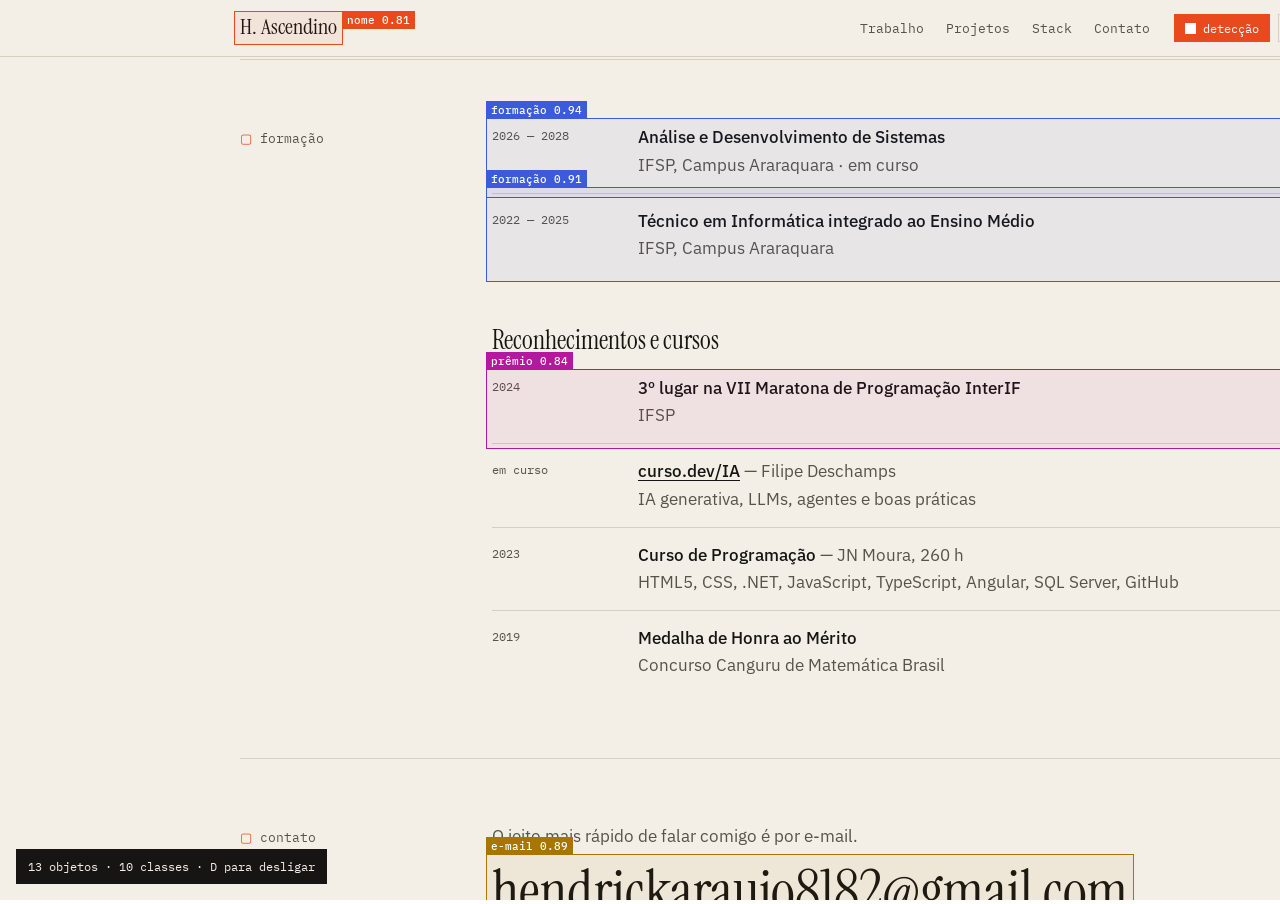
==== _test.html @ 8e67e0b3 "fix: caixa do modo detecção acompanha o cabeçalho fixo Co-Authored-By: Claude Opus 5.5 <noreply@anth" ====
<!doctype html>
<html><head><meta charset="utf-8"><style>body{margin:0}iframe{border:0}</style></head>
<body>
<iframe id="f" src="index.html" width="1600" height="900"></iframe>
<script>
  const f = document.getElementById('f');
  f.addEventListener('load', () => {
    const w = f.contentWindow, d = w.document;
    d.documentElement.style.scrollBehavior = 'auto';
    d.getElementById('detect-toggle').click();          // liga no topo
    w.scrollTo(0, d.getElementById('formacao').offsetTop - 60);  // rola até a formação
    setTimeout(() => {
      const nome = [...d.querySelectorAll('.det-layer--fixed .det')].map(x => x.textContent);
      document.title = 'fixed=' + nome.join(',') + ' scrollY=' + Math.round(w.scrollY);
    }, 1500);
  });
</script>
</body></html>
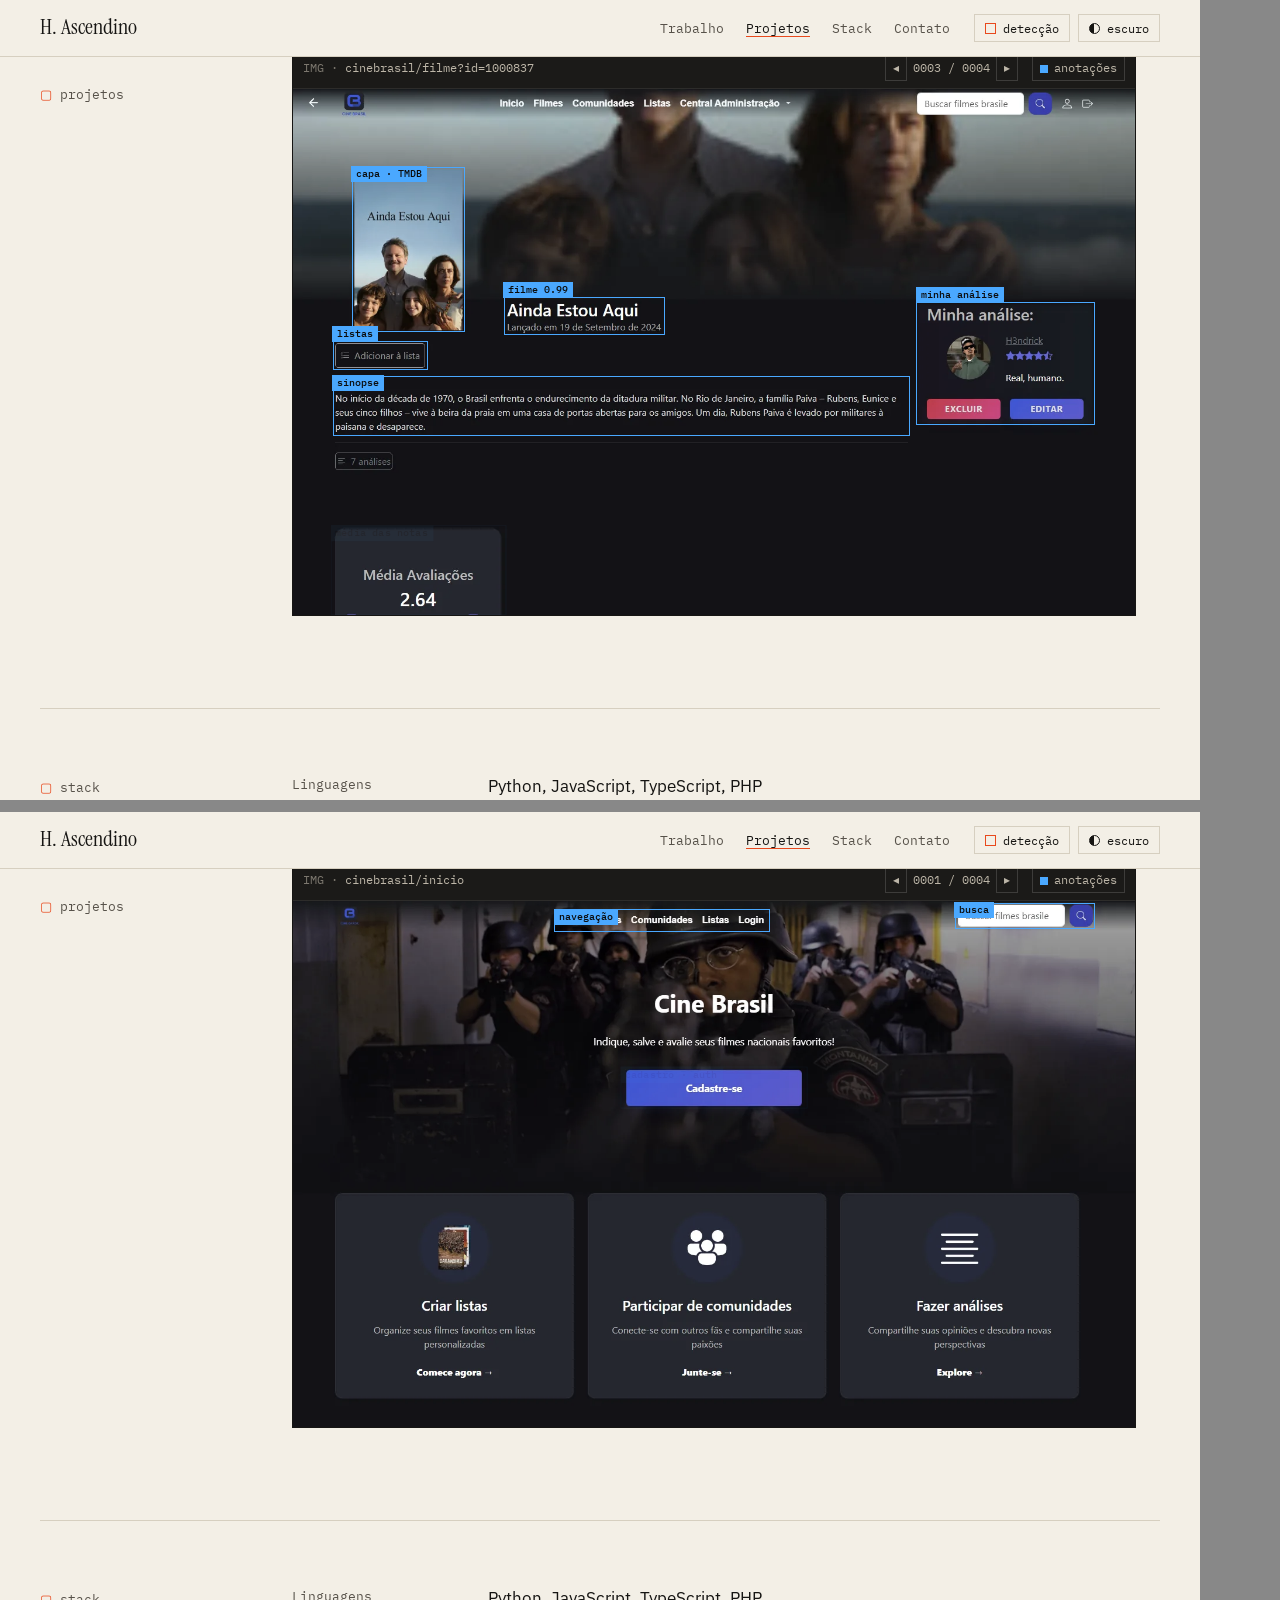
==== commit 8186745e: "feat: frames de filme e perfil no visualizador do CineBrasil Co-Authored-By: Claude Opus 5.5 <norepl" ====
--- a/_test.html
+++ b/_test.html
@@ -1,18 +1,22 @@
 <!doctype html>
-<html><head><meta charset="utf-8"><style>body{margin:0}iframe{border:0}</style></head>
+<html><head><meta charset="utf-8"><style>body{margin:0;display:grid;gap:12px;background:#888}iframe{border:0}</style></head>
 <body>
-<iframe id="f" src="index.html" width="1600" height="900"></iframe>
+<iframe id="a" src="index.html" width="1200" height="800"></iframe>
+<iframe id="b" src="index.html" width="1200" height="800"></iframe>
 <script>
-  const f = document.getElementById('f');
-  f.addEventListener('load', () => {
-    const w = f.contentWindow, d = w.document;
-    d.documentElement.style.scrollBehavior = 'auto';
-    d.getElementById('detect-toggle').click();          // liga no topo
-    w.scrollTo(0, d.getElementById('formacao').offsetTop - 60);  // rola até a formação
-    setTimeout(() => {
-      const nome = [...d.querySelectorAll('.det-layer--fixed .det')].map(x => x.textContent);
-      document.title = 'fixed=' + nome.join(',') + ' scrollY=' + Math.round(w.scrollY);
-    }, 1500);
-  });
+  const go = (id, steps) => {
+    const f = document.getElementById(id);
+    f.addEventListener('load', () => {
+      const w = f.contentWindow, d = w.document;
+      d.documentElement.style.scrollBehavior = 'auto';
+      d.querySelectorAll('.block').forEach(b => b.classList.add('seen'));
+      const s = d.querySelector('.shot');
+      w.scrollTo(0, s.getBoundingClientRect().top + w.scrollY - 60);
+      setTimeout(() => {
+        for (let i = 0; i < steps; i++) d.querySelector('.shot__btn[data-step="1"]').click();
+      }, 400);
+    });
+  };
+  go('a', 2); go('b', 3);
 </script>
 </body></html>
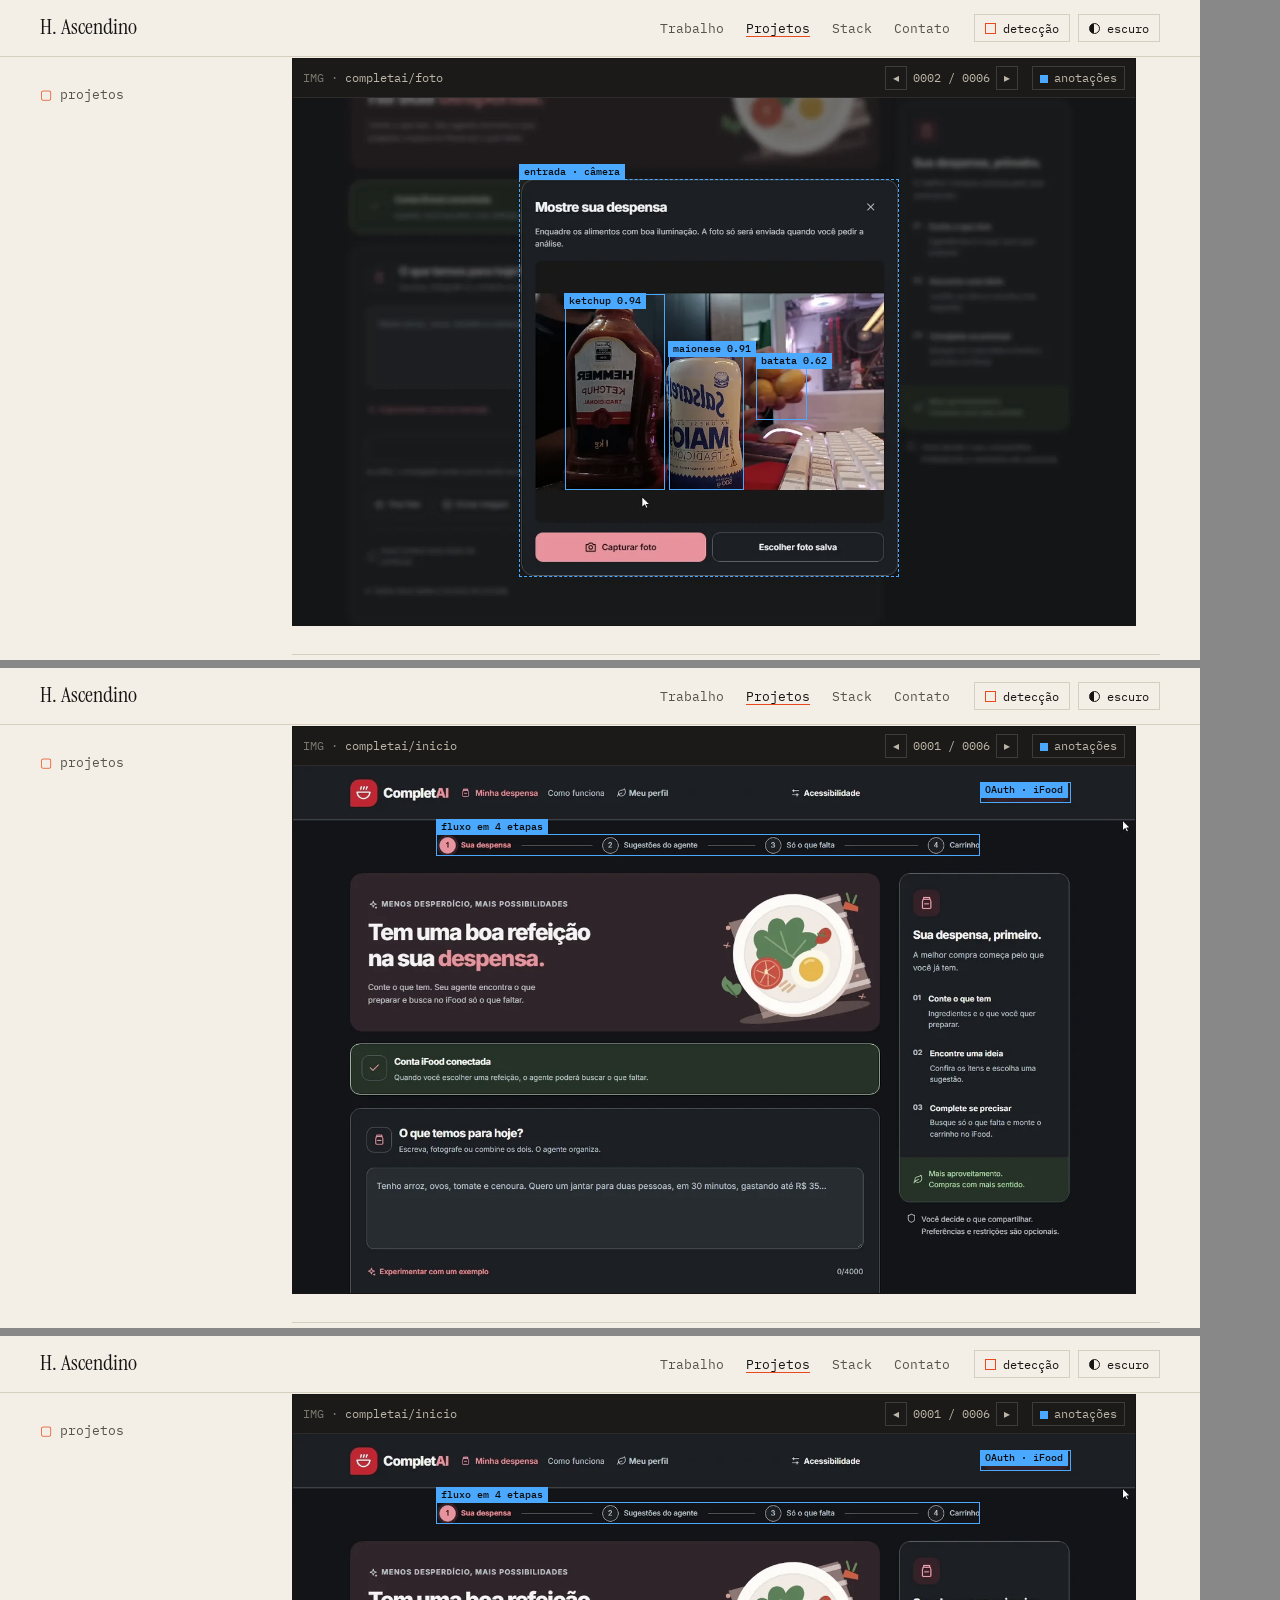
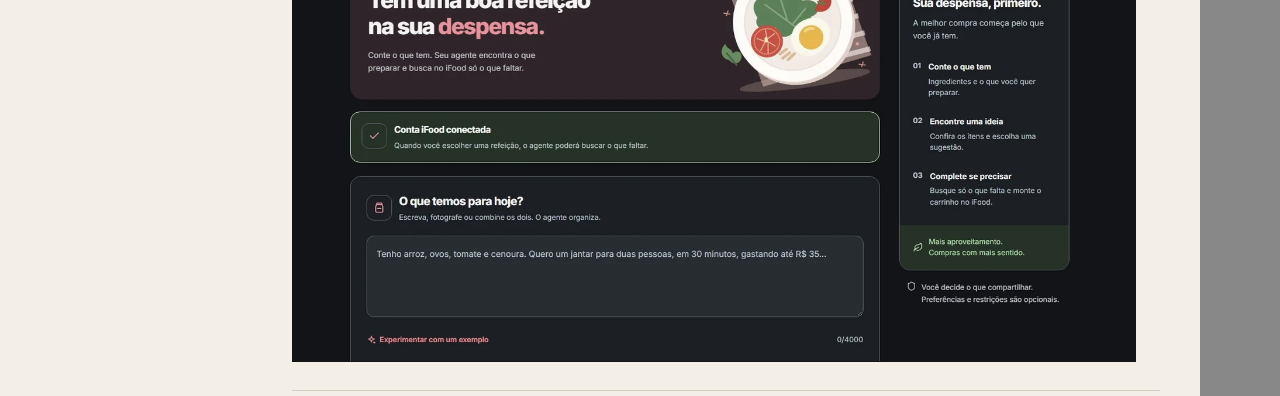
==== commit 76c4ed0f: "feat: quadros anotados do CompletAi extraídos do vídeo, com endereço desfocado Co-Authored-By: Claud" ====
--- a/_test.html
+++ b/_test.html
@@ -1,8 +1,9 @@
 <!doctype html>
-<html><head><meta charset="utf-8"><style>body{margin:0;display:grid;gap:12px;background:#888}iframe{border:0}</style></head>
+<html><head><meta charset="utf-8"><style>body{margin:0;display:grid;gap:8px;background:#888}iframe{border:0}</style></head>
 <body>
-<iframe id="a" src="index.html" width="1200" height="800"></iframe>
-<iframe id="b" src="index.html" width="1200" height="800"></iframe>
+<iframe id="a" src="index.html" width="1200" height="660"></iframe>
+<iframe id="b" src="index.html" width="1200" height="660"></iframe>
+<iframe id="c" src="index.html" width="1200" height="660"></iframe>
 <script>
   const go = (id, steps) => {
     const f = document.getElementById(id);
@@ -11,12 +12,10 @@
       d.documentElement.style.scrollBehavior = 'auto';
       d.querySelectorAll('.block').forEach(b => b.classList.add('seen'));
       const s = d.querySelector('.shot');
-      w.scrollTo(0, s.getBoundingClientRect().top + w.scrollY - 60);
-      setTimeout(() => {
-        for (let i = 0; i < steps; i++) d.querySelector('.shot__btn[data-step="1"]').click();
-      }, 400);
+      w.scrollTo(0, s.getBoundingClientRect().top + w.scrollY - 70);
+      setTimeout(() => { for (let i = 0; i < steps; i++) s.querySelector('.shot__btn[data-step="1"]').click(); }, 400);
     });
   };
-  go('a', 2); go('b', 3);
+  go('a', 1); go('b', 2); go('c', 5);
 </script>
 </body></html>
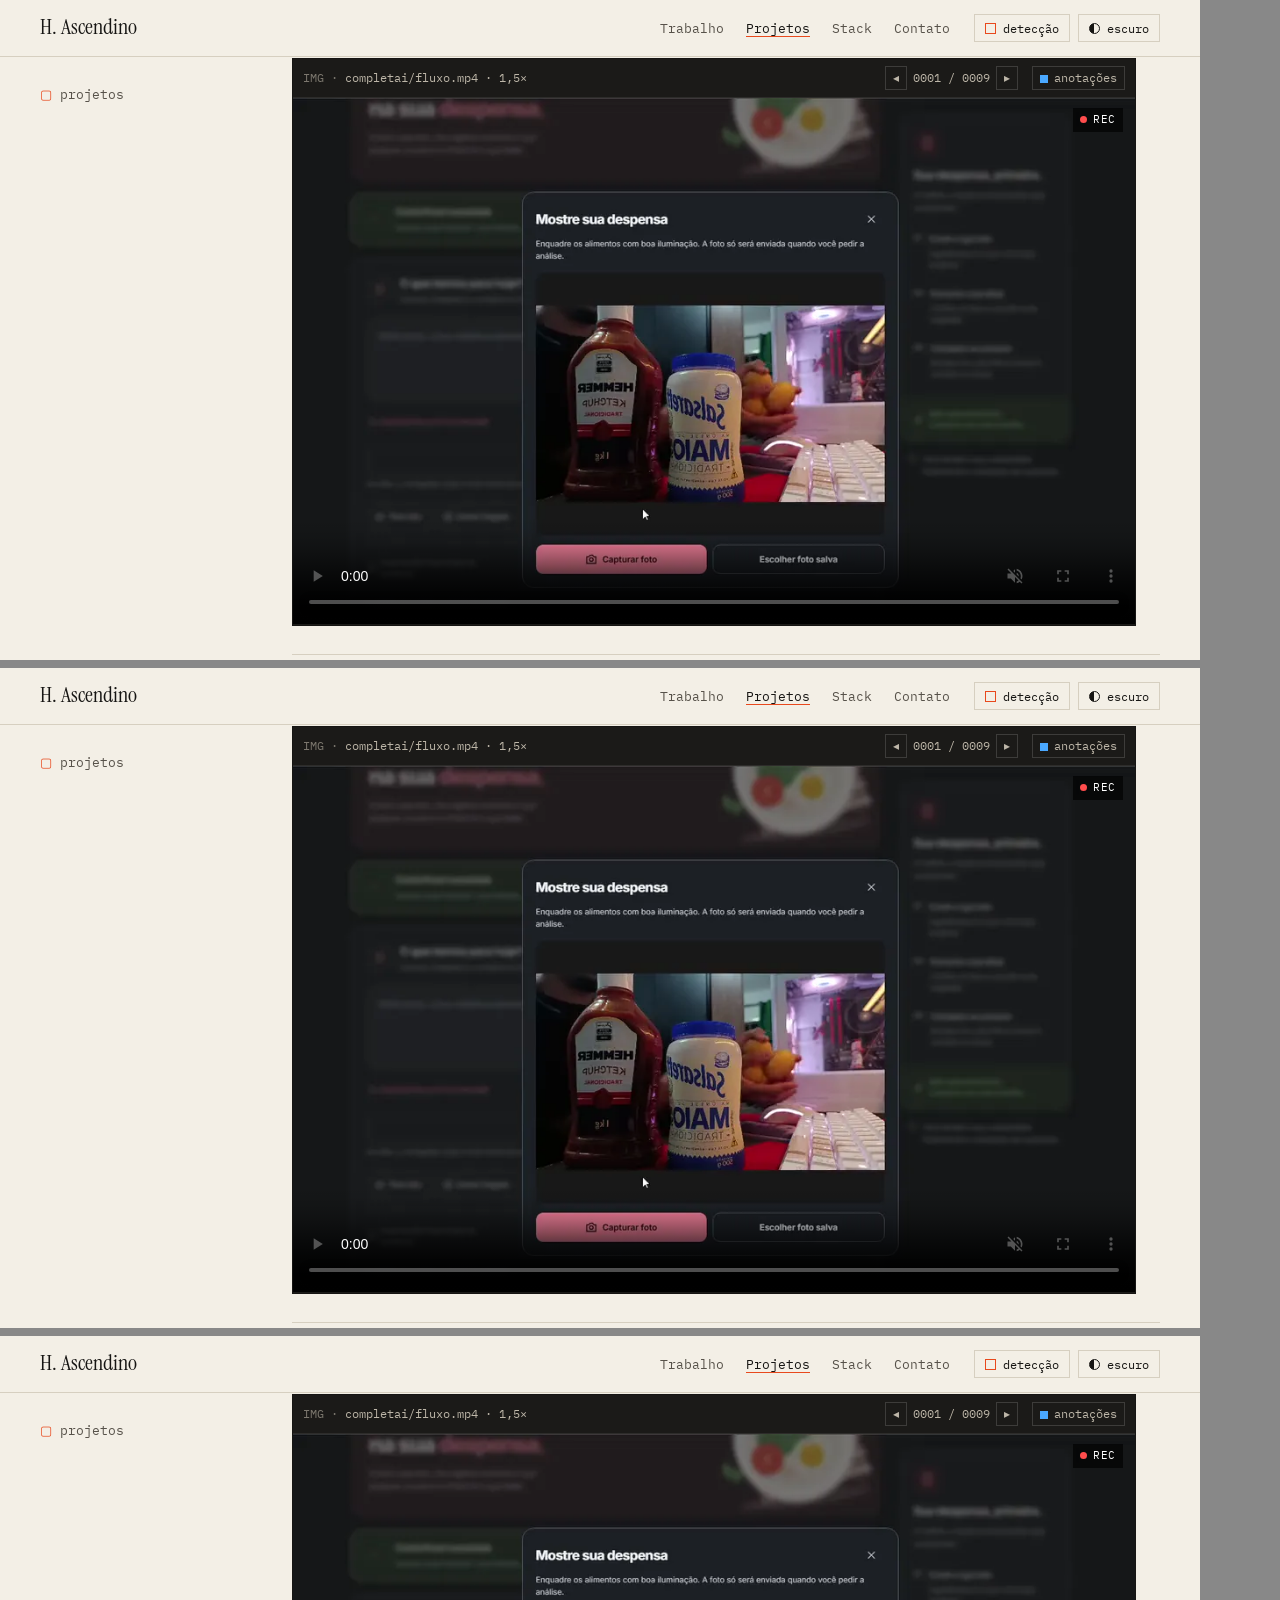
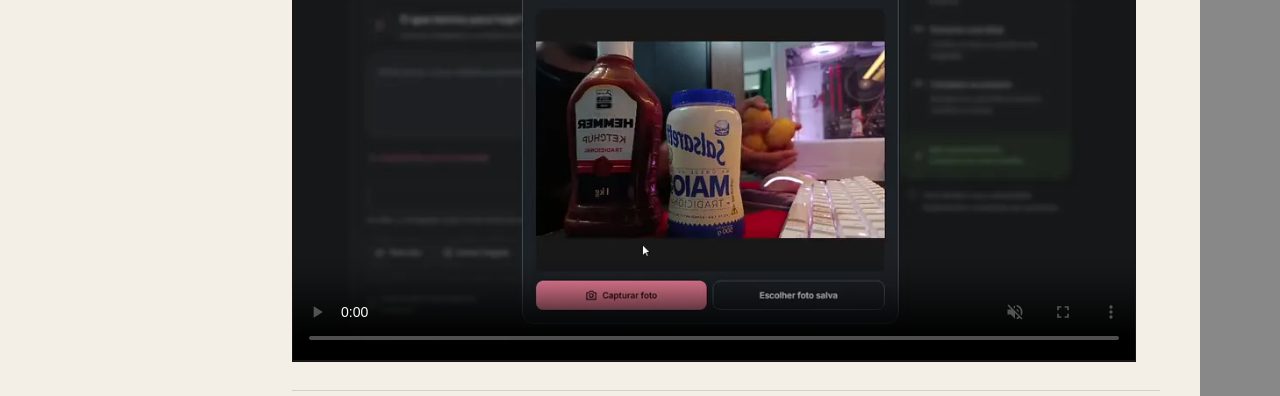
==== commit 7380a677: "feat: trecho em vídeo e telas do tema claro no visualizador do CompletAi Co-Authored-By: Claude Opus" ====
--- a/_test.html
+++ b/_test.html
@@ -5,6 +5,7 @@
 <iframe id="b" src="index.html" width="1200" height="660"></iframe>
 <iframe id="c" src="index.html" width="1200" height="660"></iframe>
 <script>
+  const info = {};
   const go = (id, steps) => {
     const f = document.getElementById(id);
     f.addEventListener('load', () => {
@@ -14,8 +15,13 @@
       const s = d.querySelector('.shot');
       w.scrollTo(0, s.getBoundingClientRect().top + w.scrollY - 70);
       setTimeout(() => { for (let i = 0; i < steps; i++) s.querySelector('.shot__btn[data-step="1"]').click(); }, 400);
+      setTimeout(() => {
+        const v = s.querySelector('video');
+        info[id] = `${s.querySelector('.shot__count').textContent} paused=${v.paused} t=${v.currentTime.toFixed(1)}`;
+        document.title = JSON.stringify(info);
+      }, 3500);
     });
   };
-  go('a', 1); go('b', 2); go('c', 5);
+  go('a', 0); go('b', 7); go('c', 8);
 </script>
 </body></html>
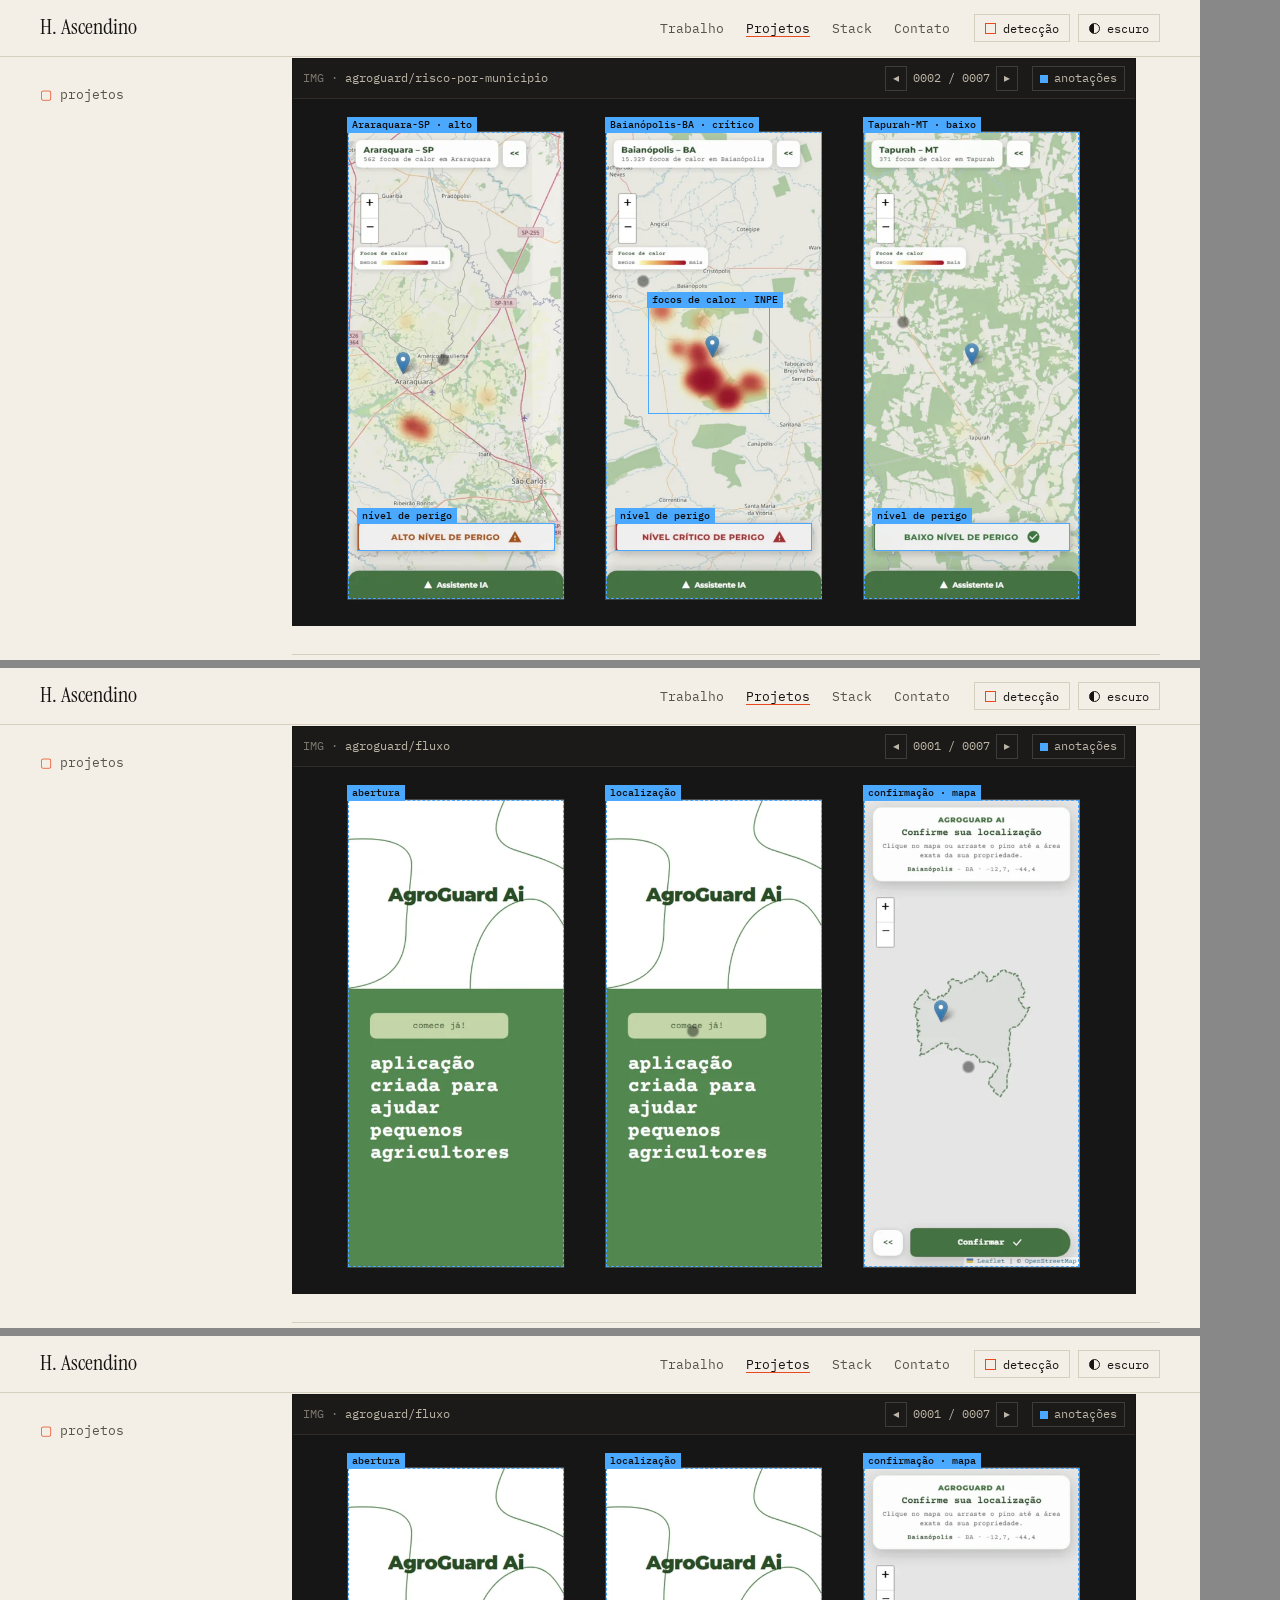
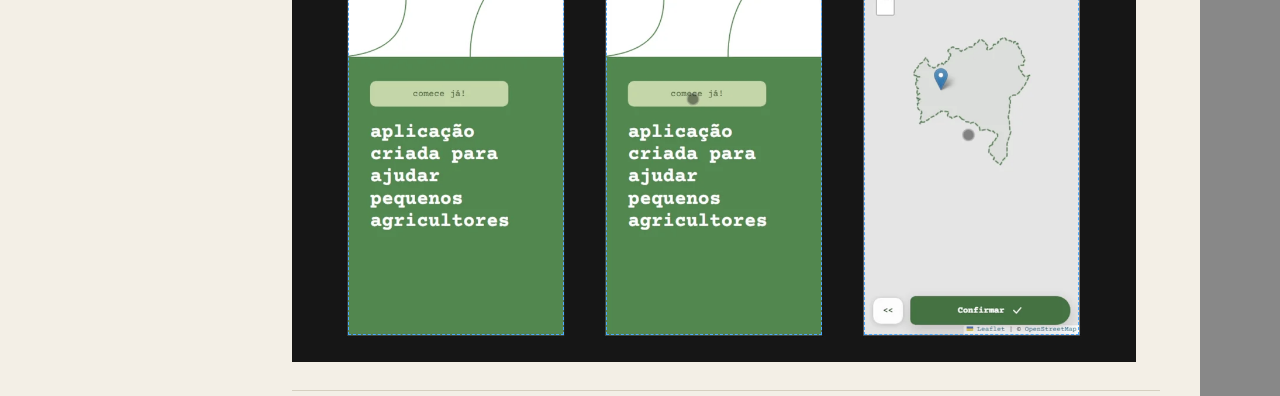
==== commit f5631aa0: "feat: AgroGuard com trípticos mobile e telas desktop anotadas Co-Authored-By: Claude Opus 5.5 <norep" ====
--- a/_test.html
+++ b/_test.html
@@ -5,23 +5,17 @@
 <iframe id="b" src="index.html" width="1200" height="660"></iframe>
 <iframe id="c" src="index.html" width="1200" height="660"></iframe>
 <script>
-  const info = {};
   const go = (id, steps) => {
     const f = document.getElementById(id);
     f.addEventListener('load', () => {
       const w = f.contentWindow, d = w.document;
       d.documentElement.style.scrollBehavior = 'auto';
       d.querySelectorAll('.block').forEach(b => b.classList.add('seen'));
-      const s = d.querySelector('.shot');
+      const s = d.querySelectorAll('.shot')[1];
       w.scrollTo(0, s.getBoundingClientRect().top + w.scrollY - 70);
       setTimeout(() => { for (let i = 0; i < steps; i++) s.querySelector('.shot__btn[data-step="1"]').click(); }, 400);
-      setTimeout(() => {
-        const v = s.querySelector('video');
-        info[id] = `${s.querySelector('.shot__count').textContent} paused=${v.paused} t=${v.currentTime.toFixed(1)}`;
-        document.title = JSON.stringify(info);
-      }, 3500);
     });
   };
-  go('a', 0); go('b', 7); go('c', 8);
+  go('a', 1); go('b', 2); go('c', 5);
 </script>
 </body></html>
